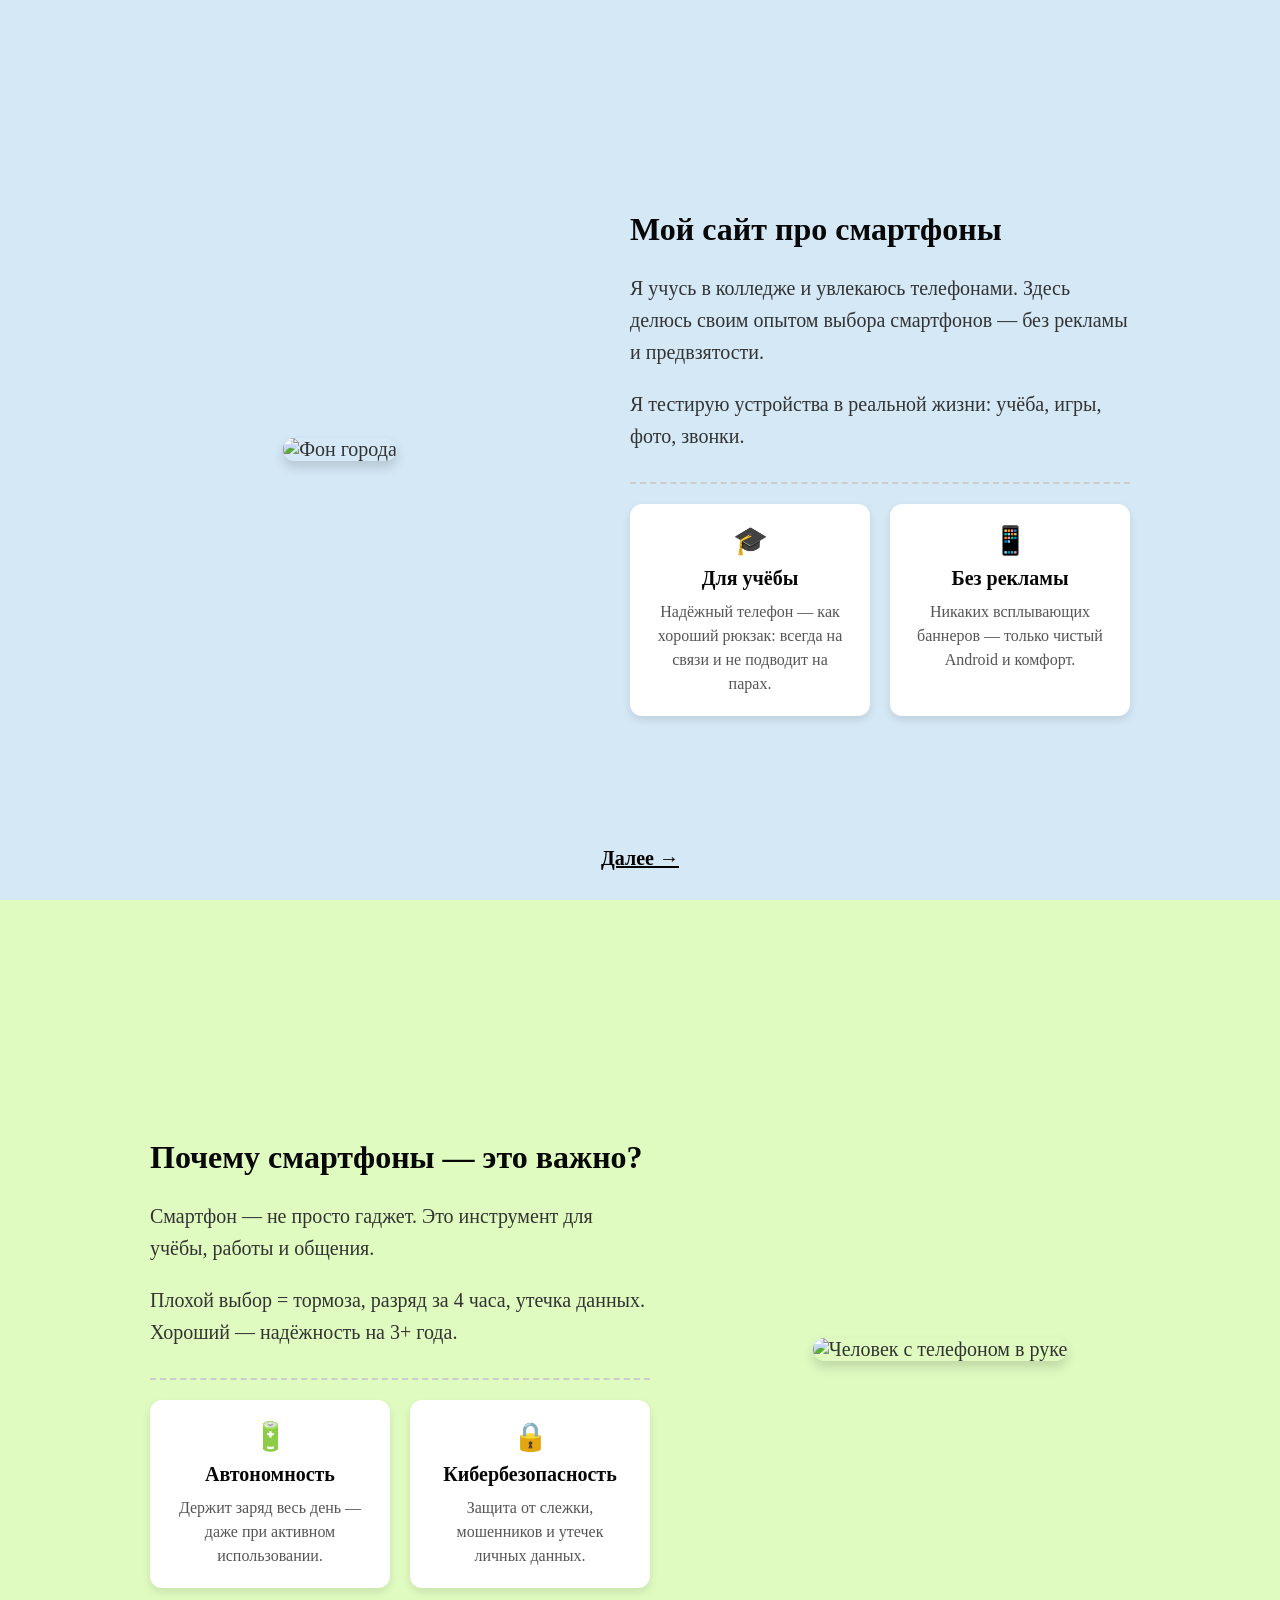
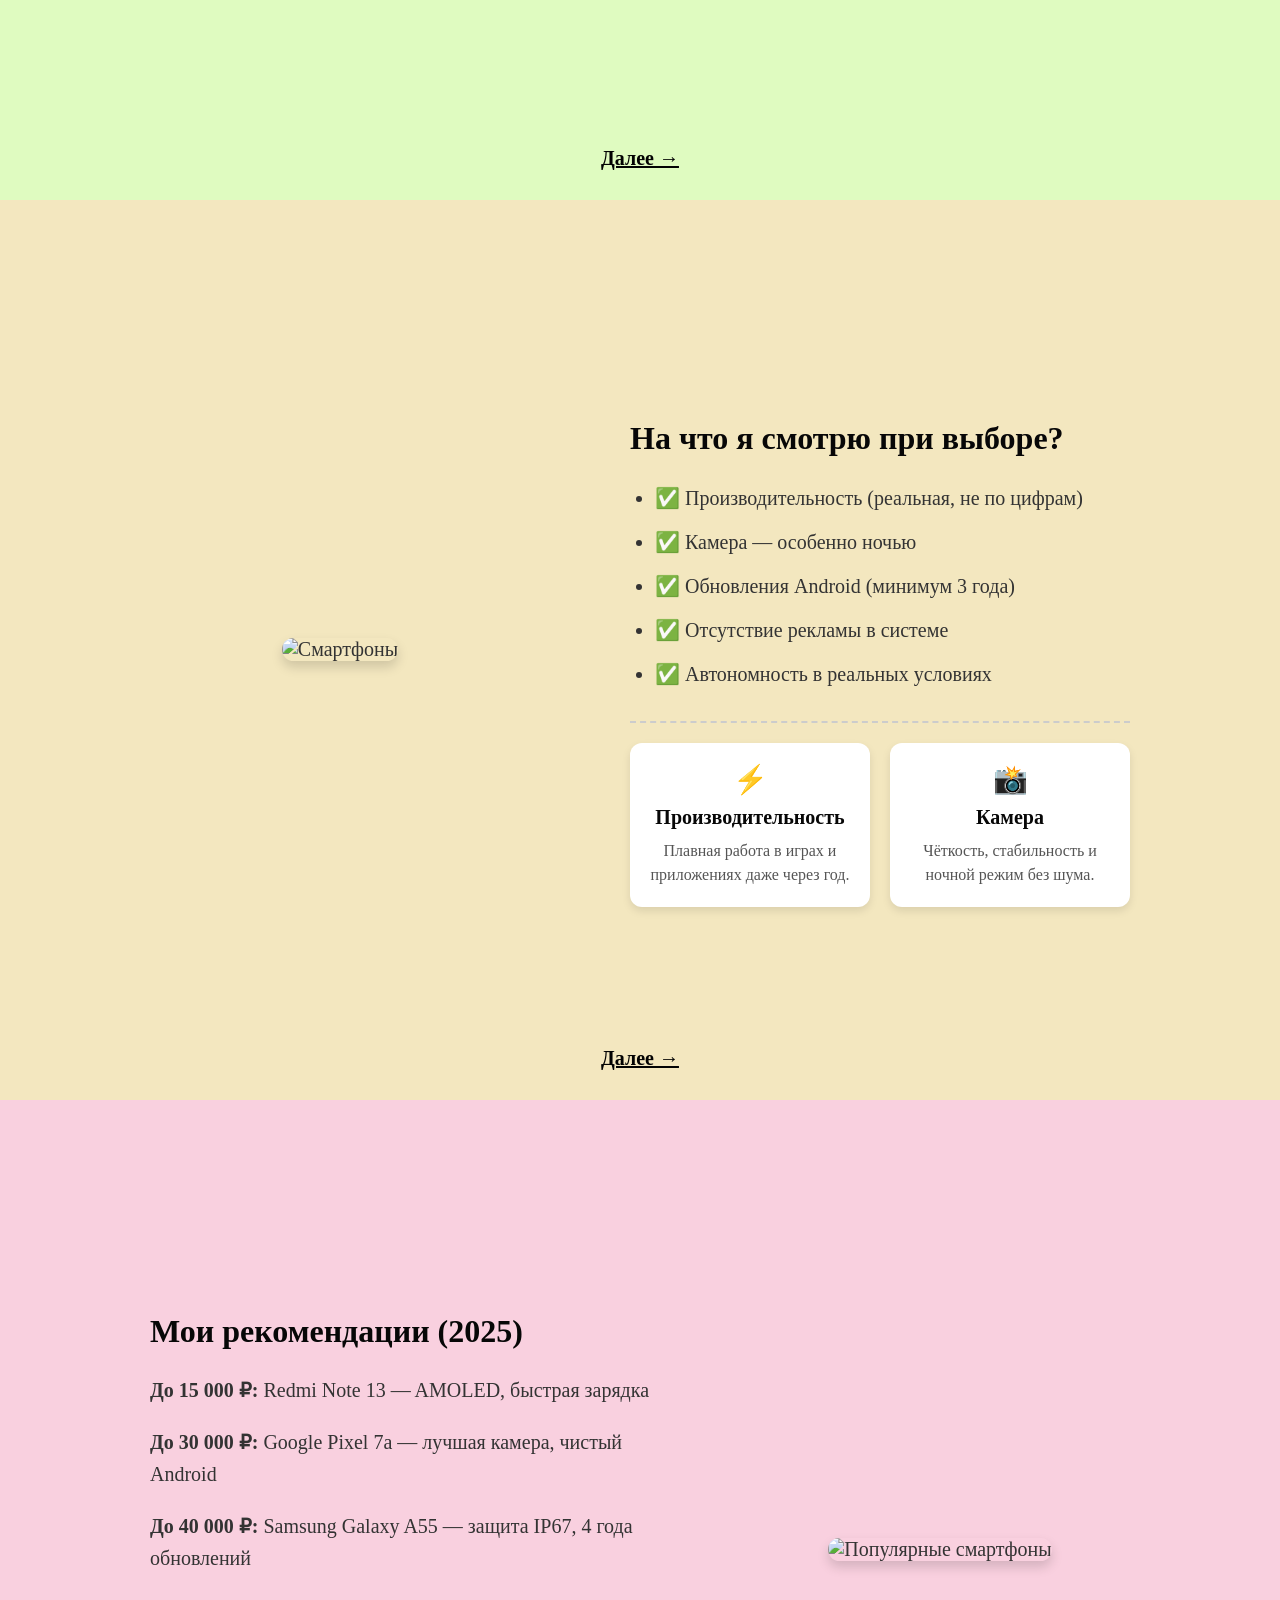
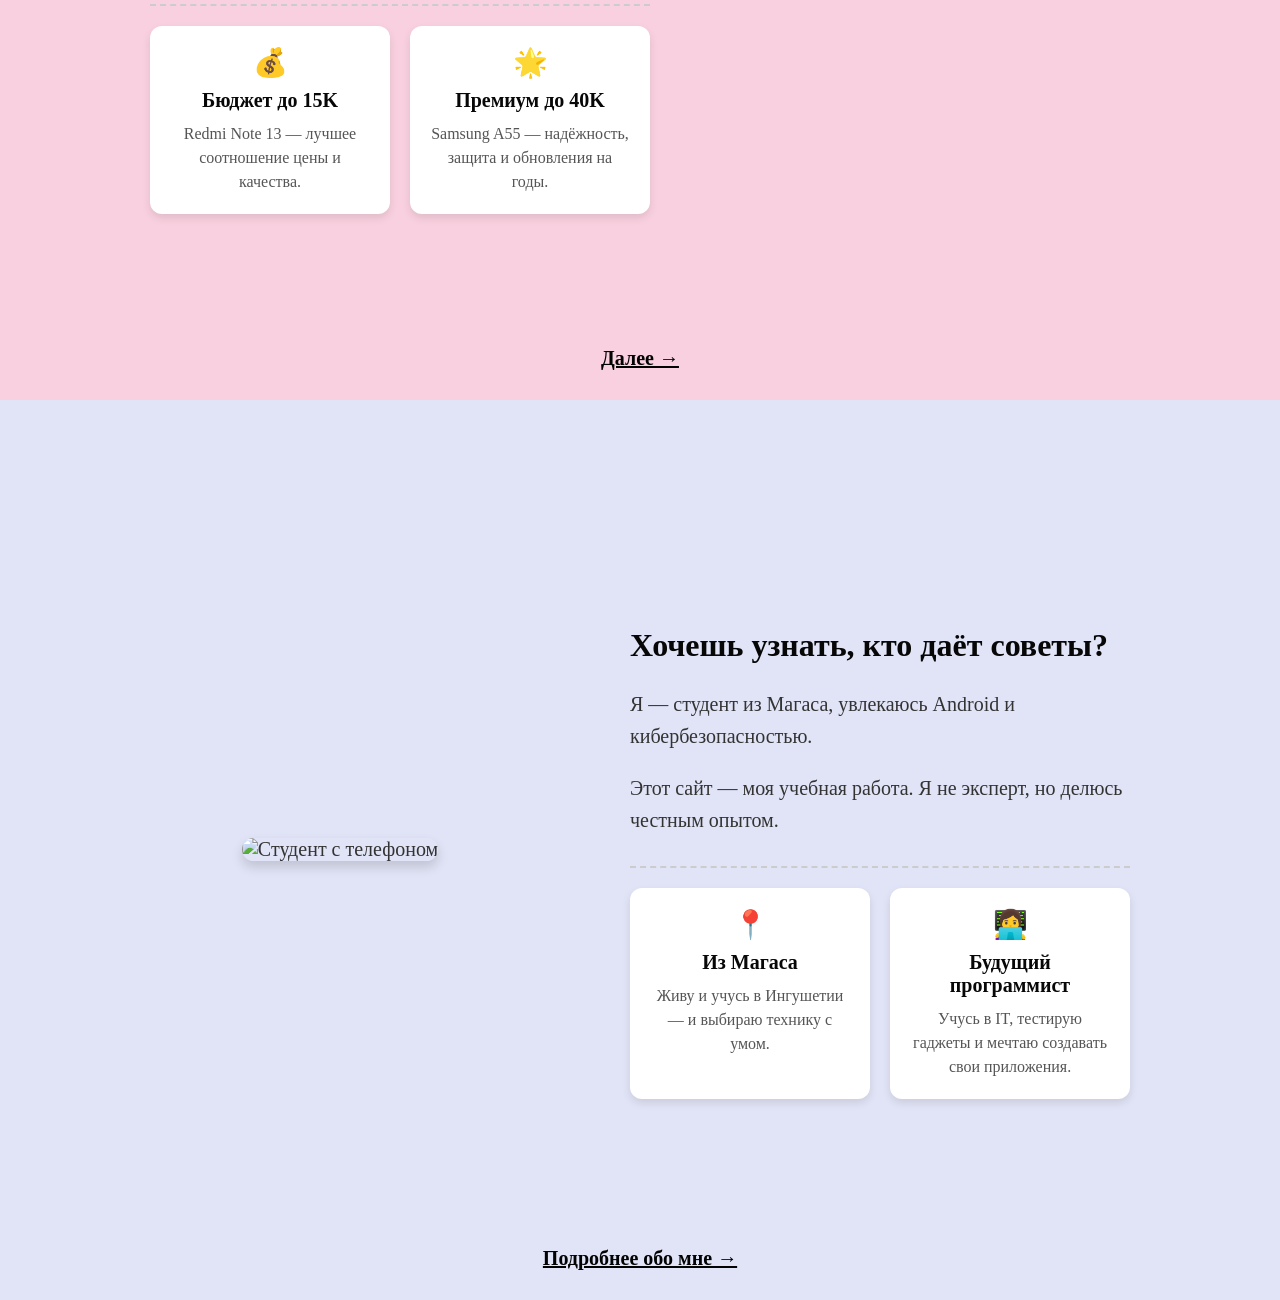
==== html itog/index.html @ ad353acf "Add files via upload" ====
<!DOCTYPE html>
<html lang="ru">
<head>
  <meta charset="utf-8">
  <title>Мой сайт про смартфоны</title>
  <meta name="viewport" content="width=device-width, initial-scale=1">
  <link rel="stylesheet" type="text/css" href="style.css">
</head>
<body>

<div class="screen sc1">
  <div class="content-row">    
    <div class="image">
      <img src="https://i.pinimg.com/736x/22/65/7b/22657bccfe8e24048c55c48effc72c8a.jpg" alt="Фон города">
    </div>
    <div class="text">
      <h2>Мой сайт про смартфоны</h2>
      <p>Я учусь в колледже и увлекаюсь телефонами. Здесь делюсь своим опытом выбора смартфонов — без рекламы и предвзятости.</p>
      <p>Я тестирую устройства в реальной жизни: учёба, игры, фото, звонки.</p>

      <div class="banner-grid">
        <div class="banner">
          <span>🎓</span>
          <h3>Для учёбы</h3>
          <p>Надёжный телефон — как хороший рюкзак: всегда на связи и не подводит на парах.</p>
        </div>
        <div class="banner">
          <span>📱</span>
          <h3>Без рекламы</h3>
          <p>Никаких всплывающих баннеров — только чистый Android и комфорт.</p>
        </div>
      </div>
    </div>
  </div>
  <div class="buttom">
    <a href="#sc2" class="link">Далее →</a>
  </div>
</div>

<div class="screen sc2" id="sc2">
  <div class="content-row reverse">
    <div class="image">
      <img src="https://i.pinimg.com/736x/74/4d/dd/744ddd039bdf42652c0811dfabc1e6d7.jpg" alt="Человек с телефоном в руке">
    </div>
    <div class="text">
      <h2>Почему смартфоны — это важно?</h2>
      <p>Смартфон — не просто гаджет. Это инструмент для учёбы, работы и общения.</p>
      <p>Плохой выбор = тормоза, разряд за 4 часа, утечка данных. Хороший — надёжность на 3+ года.</p>

      <div class="banner-grid">
        <div class="banner">
          <span>🔋</span>
          <h3>Автономность</h3>
          <p>Держит заряд весь день — даже при активном использовании.</p>
        </div>
        <div class="banner">
          <span>🔒</span>
          <h3>Кибербезопасность</h3>
          <p>Защита от слежки, мошенников и утечек личных данных.</p>
        </div>
      </div>
    </div>
  </div>
  <div class="buttom">
    <a href="#sc3" class="link">Далее →</a>
  </div>
</div>

<div class="screen sc3" id="sc3">
  <div class="content-row">
    
    <div class="image">
      <img src="https://i.pinimg.com/1200x/cc/05/b9/cc05b932744bc1ff71cc89a714de6b3c.jpg" alt="Смартфоны">
    </div>
    <div class="text">
      <h2>На что я смотрю при выборе?</h2>
      <ul>
        <li>✅ Производительность (реальная, не по цифрам)</li>
        <li>✅ Камера — особенно ночью</li>
        <li>✅ Обновления Android (минимум 3 года)</li>
        <li>✅ Отсутствие рекламы в системе</li>
        <li>✅ Автономность в реальных условиях</li>
      </ul>

      <div class="banner-grid">
        <div class="banner">
          <span>⚡</span>
          <h3>Производительность</h3>
          <p>Плавная работа в играх и приложениях даже через год.</p>
        </div>
        <div class="banner">
          <span>📸</span>
          <h3>Камера</h3>
          <p>Чёткость, стабильность и ночной режим без шума.</p>
        </div>
      </div>
    </div>
  </div>
  <div class="buttom">
    <a href="#sc4" class="link">Далее →</a>
  </div>
</div>

<div class="screen sc4" id="sc4">
  <div class="content-row reverse">
    <div class="image">
      <img src="https://i.pinimg.com/736x/1f/50/24/1f50246898c9ddbe9e631564933a658b.jpg" alt="Популярные смартфоны">
    </div>
    <div class="text">
      <h2>Мои рекомендации (2025)</h2>
      <p><b>До 15 000 ₽:</b> Redmi Note 13 — AMOLED, быстрая зарядка</p>
      <p><b>До 30 000 ₽:</b> Google Pixel 7a — лучшая камера, чистый Android</p>
      <p><b>До 40 000 ₽:</b> Samsung Galaxy A55 — защита IP67, 4 года обновлений</p>

      <div class="banner-grid">
        <div class="banner">
          <span>💰</span>
          <h3>Бюджет до 15K</h3>
          <p>Redmi Note 13 — лучшее соотношение цены и качества.</p>
        </div>
        <div class="banner">
          <span>🌟</span>
          <h3>Премиум до 40K</h3>
          <p>Samsung A55 — надёжность, защита и обновления на годы.</p>
        </div>
      </div>
    </div>
  </div>
  <div class="buttom">
    <a href="#sc5" class="link">Далее →</a>
  </div>
</div>

<div class="screen sc5" id="sc5">
  <div class="content-row">
    <div class="image">
      <img src="https://i.pinimg.com/1200x/57/c0/f5/57c0f502a532345dc4693c3168eabbcf.jpg" alt="Студент с телефоном">
    </div>
    <div class="text">
      <h2>Хочешь узнать, кто даёт советы?</h2>
      <p>Я — студент из Магаса, увлекаюсь Android и кибербезопасностью.</p>
      <p>Этот сайт — моя учебная работа. Я не эксперт, но делюсь честным опытом.</p>

      <div class="banner-grid">
        <div class="banner">
          <span>📍</span>
          <h3>Из Магаса</h3>
          <p>Живу и учусь в Ингушетии — и выбираю технику с умом.</p>
        </div>
        <div class="banner">
          <span>👩‍💻</span>
          <h3>Будущий программист</h3>
          <p>Учусь в IT, тестирую гаджеты и мечтаю создавать свои приложения.</p>
        </div>
      </div>
    </div>
  </div>
  <div class="buttom">
    <a href="about.html" class="link">Подробнее обо мне →</a>
  </div>
</div>

</body>
</html>
---- html itog/style.css ----
body {
  margin: 0;
  padding: 0;
  font-family: Cambria, Cochin, Georgia, Times, 'Times New Roman', serif;
  color: #333;
  font-size: 20px;
}

.screen {
  height: 100vh; 
  display: flex;
  flex-direction: column;
  justify-content: center; 
  padding: 0 5%;
  position: relative;
  box-sizing: border-box;
}

.sc1 { background-color: #d5e8f6; }
.sc2 { background-color: #dffbc0; }
.sc3 { background-color: #f3e7bf; }
.sc4 { background-color: #f9d0df; }
.sc5 { background-color: #e1e4f6; }
.sc6 { background-color: #f4ddf7; }

.content-row {
  display: flex;
  align-items: center;
  max-width: 1100px;
  gap: 40px;
  width: 100%;
  margin: 0 auto;
}

.content-row.reverse {
  flex-direction: row-reverse;
}

.text {
  flex: 1;
  max-width: 500px;
}

.text h2 {
  font-size: 32px;
  margin-bottom: 24px;
  color: #070707;
}

.text p {
  font-size: 20px;
  line-height: 1.6;
  margin-bottom: 20px;
}

.text ul {
  text-align: left;
  margin: 20px 0;
  padding-left: 25px;
  font-size: 20px;
  line-height: 1.7;
}

.text ul li {
  margin-bottom: 10px;
}

.image {
  flex: 1;
  max-width: 500px;
  display: flex;
  justify-content: center;
  align-items: center;
  height: 100%; 
}

.image img {
  max-width: 100%;
  max-height: 75vh; 
  height: auto;
  width: auto;
  border-radius: 12px;
  box-shadow: 0 6px 12px rgba(0,0,0,0.15);
  object-fit: contain; 
}

.buttom {
  position: absolute;
  bottom: 30px;
  left: 50%;
  transform: translateX(-50%);
  text-align: center;
}

.link {
  font-size: 20px;
  color: #030303;
  text-decoration: underline;
  font-weight: bold;
  text-align: center;
}

.link:hover {
  text-decoration: none;
}

.banner-grid {
  display: grid;
  grid-template-columns: repeat(auto-fit, minmax(220px, 1fr));
  gap: 20px;
  margin-top: 30px;
  padding-top: 20px;
  border-top: 2px dashed #ccc;
}

.banner {
  background: white;
  border-radius: 12px;
  padding: 20px;
  text-align: center;
  box-shadow: 0 4px 8px rgba(0,0,0,0.1);
  transition: transform 0.2s, box-shadow 0.2s;
}

.banner:hover {
  transform: translateY(-4px);
  box-shadow: 0 6px 12px rgba(0,0,0,0.15);
}

.banner span {
  font-size: 28px;
  display: block;
  margin-bottom: 10px;
}

.banner h3 {
  font-size: 20px;
  margin: 10px 0;
  color: #070707;
}

.banner p {
  font-size: 16px;
  line-height: 1.5;
  margin: 0;
  color: #555;
}

@media (max-width: 768px) {
  body {
    font-size: 18px;
  }

  .screen {
    height: auto;
    min-height: 100vh;
    padding: 20px;
    justify-content: flex-start;
  }

  .content-row {
    flex-direction: column !important;
    text-align: center;
    gap: 25px;
    margin-top: 20px;
  }

  .text {
    max-width: 100%;
  }

  .text h2 {
    font-size: 28px;
  }

  .text ul {
    padding-left: 30px;
    font-size: 18px;
  }

  .image {
    height: auto;
    margin: 0;
  }

  .image img {
    max-height: 40vh; 
    width: 90%;
  }

  .buttom {
    position: static;
    transform: none;
    margin: 30px 0;
  }

  .link {
    font-size: 18px;
  }

  .banner-grid {
    grid-template-columns: 1fr;
    gap: 16px;
  }

  .banner {
    padding: 16px;
  }

  .banner h3 {
    font-size: 18px;
  }

  .banner p {
    font-size: 15px;
  }
}
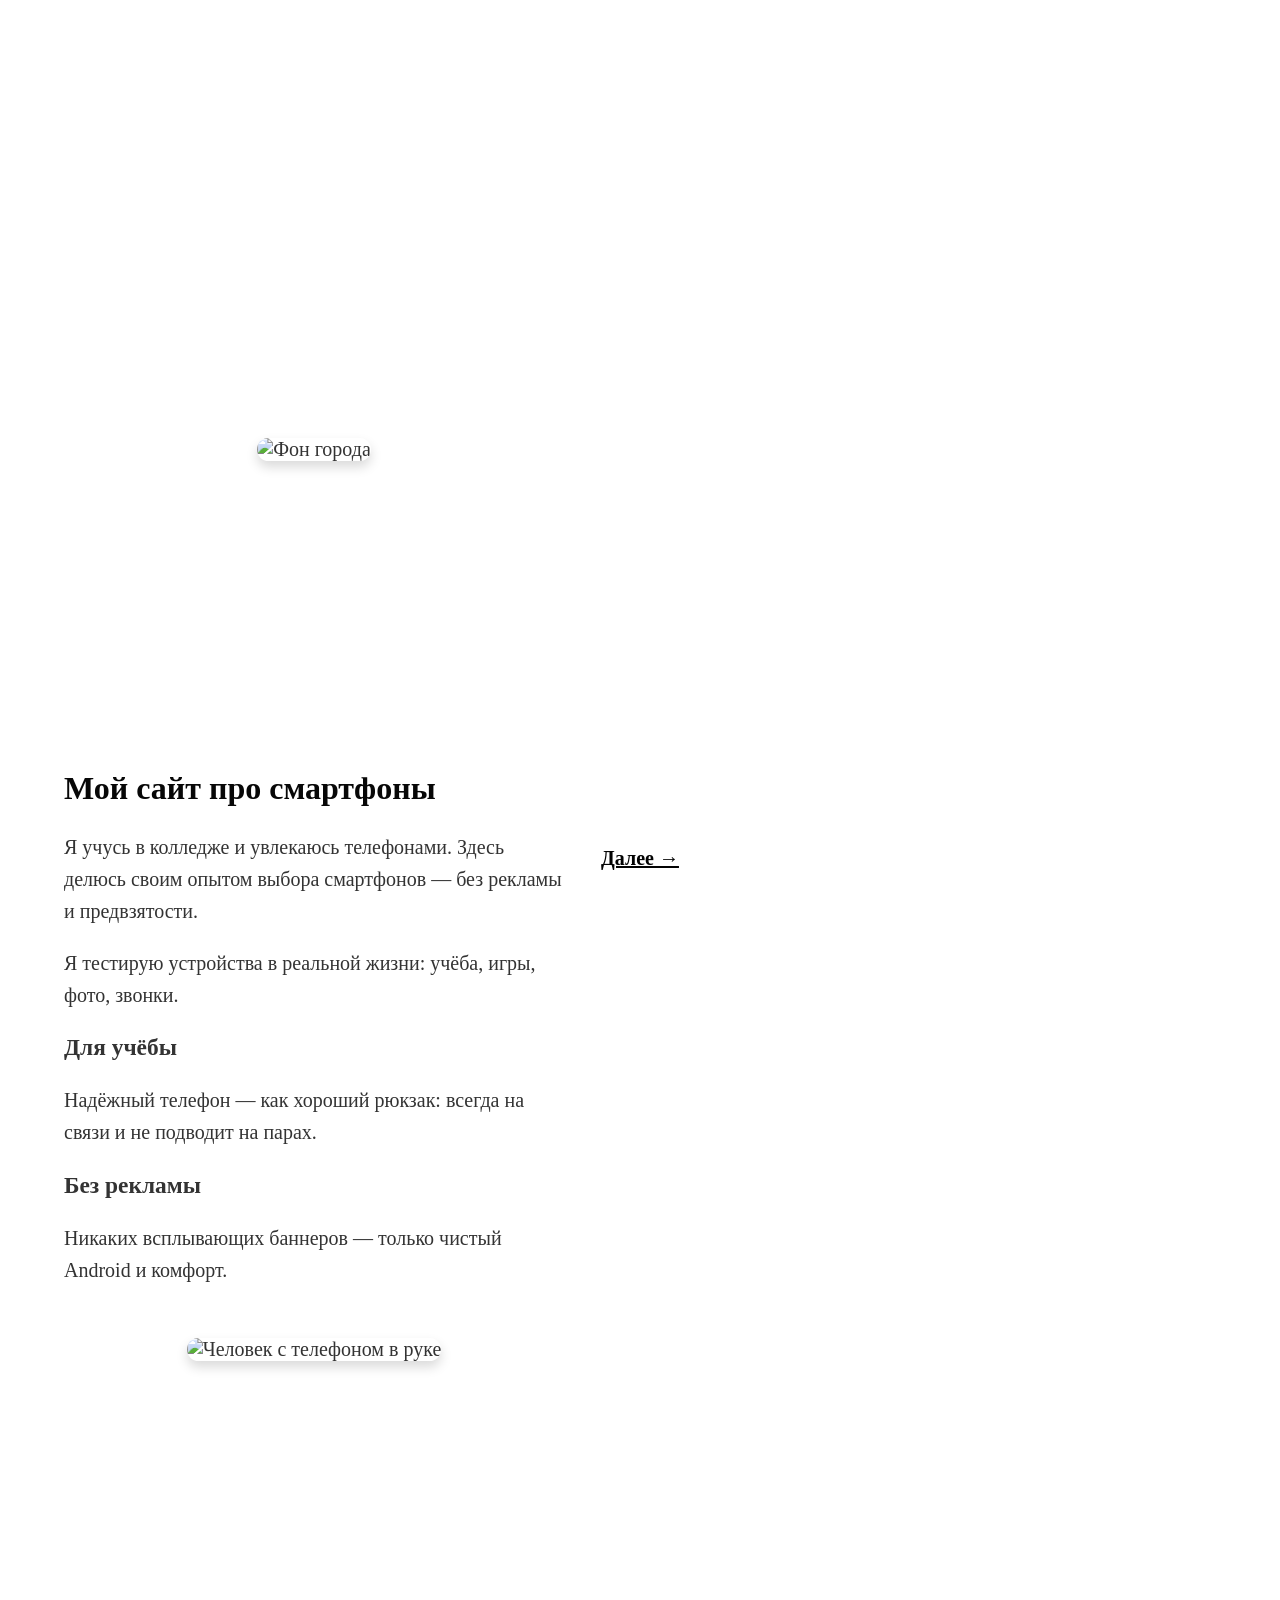
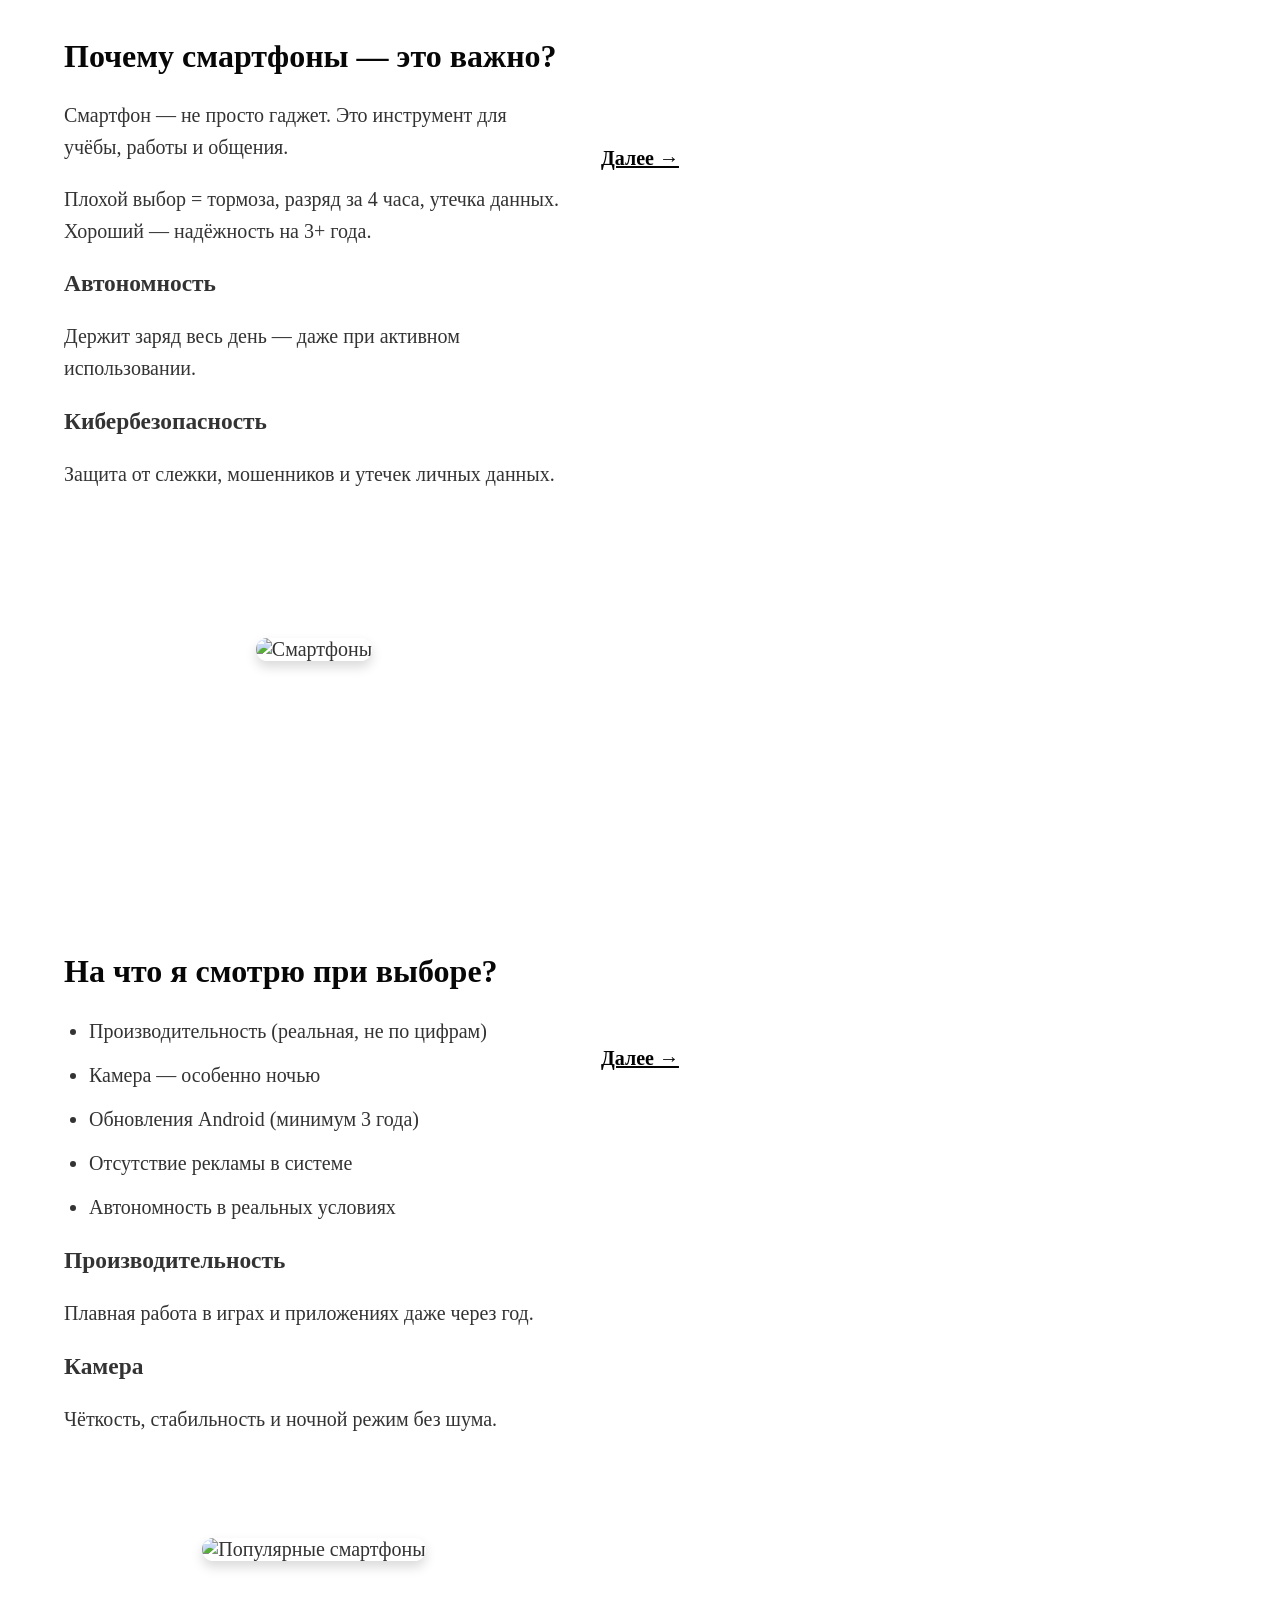
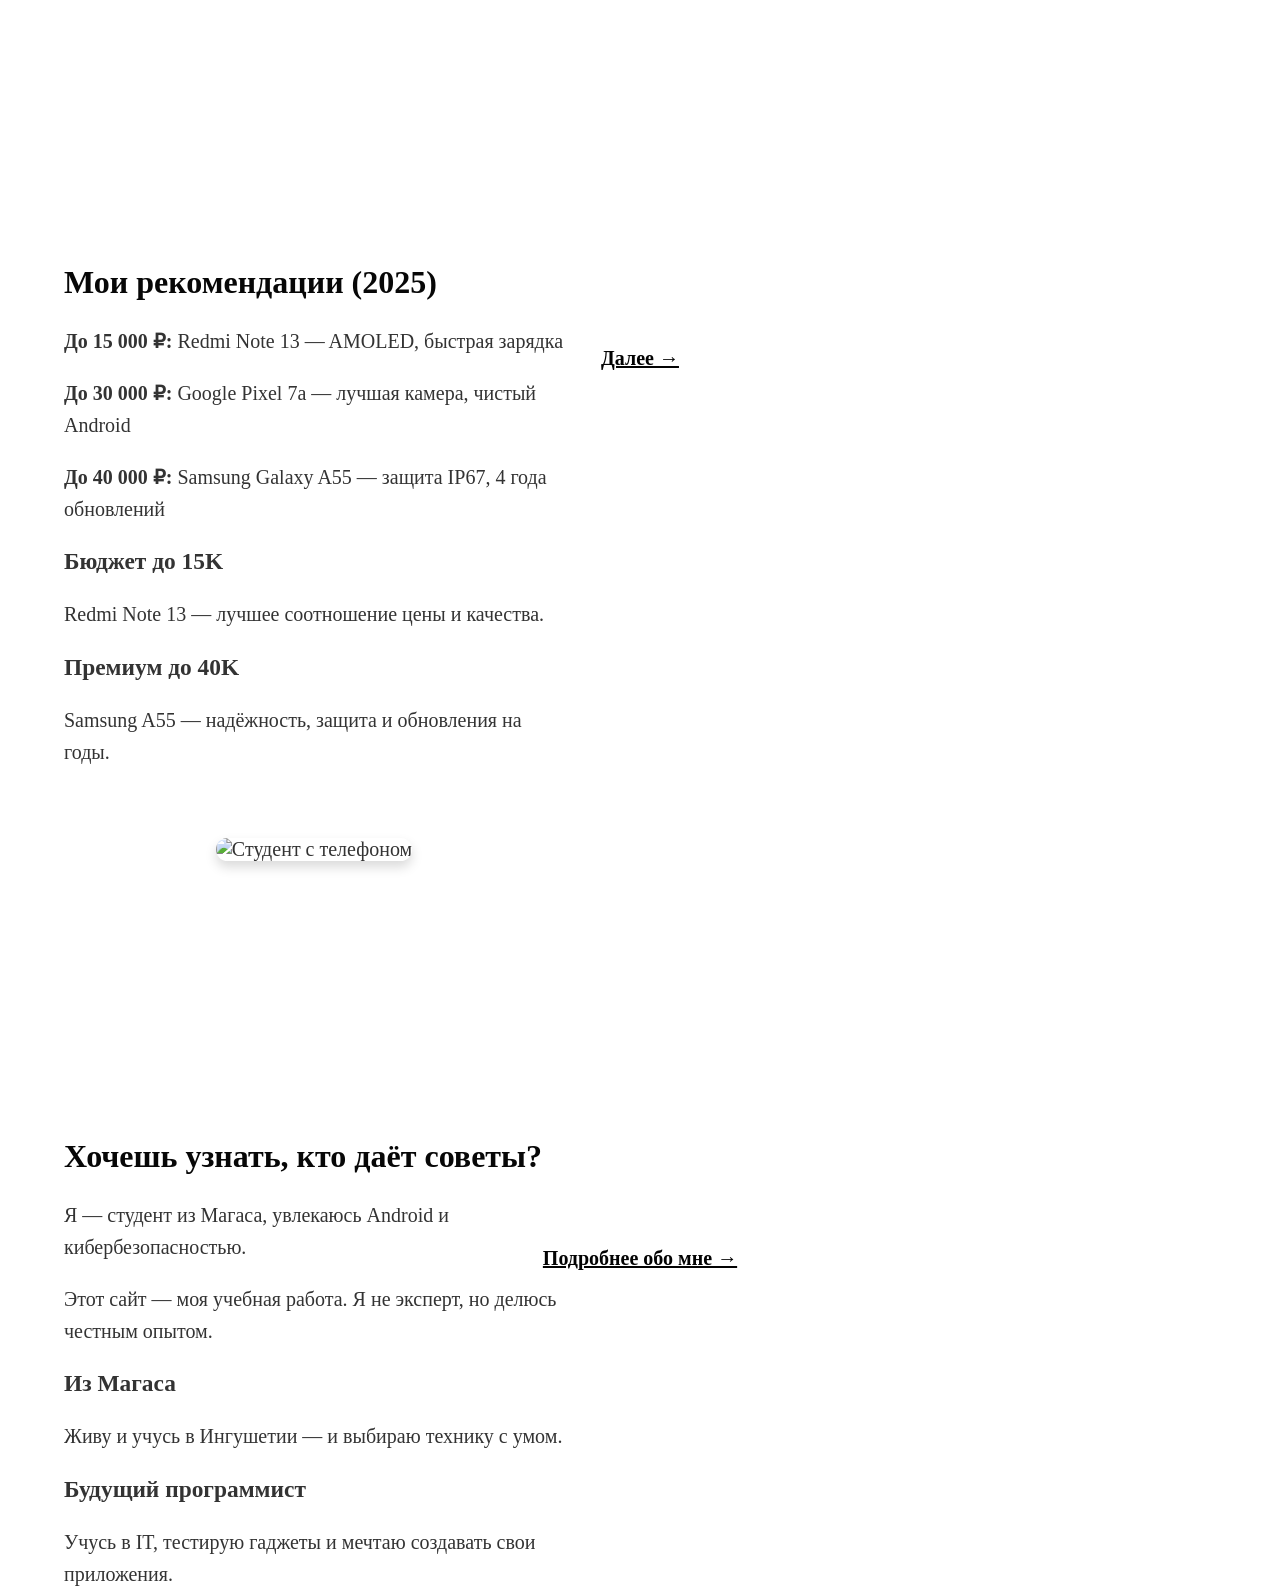
==== commit 4acad8ae: "index.html" ====
--- a/html itog/index.html
+++ b/html itog/index.html
@@ -8,8 +8,8 @@
 </head>
 <body>
 
-<div class="screen sc1">
-  <div class="content-row">    
+<div class="screen s1">
+  <div class="box">    
     <div class="image">
       <img src="https://i.pinimg.com/736x/22/65/7b/22657bccfe8e24048c55c48effc72c8a.jpg" alt="Фон города">
     </div>
@@ -18,14 +18,12 @@
       <p>Я учусь в колледже и увлекаюсь телефонами. Здесь делюсь своим опытом выбора смартфонов — без рекламы и предвзятости.</p>
       <p>Я тестирую устройства в реальной жизни: учёба, игры, фото, звонки.</p>
 
-      <div class="banner-grid">
-        <div class="banner">
-          <span>🎓</span>
+      <div class="blocks">
+        <div class="block">
           <h3>Для учёбы</h3>
           <p>Надёжный телефон — как хороший рюкзак: всегда на связи и не подводит на парах.</p>
         </div>
-        <div class="banner">
-          <span>📱</span>
+        <div class="block">
           <h3>Без рекламы</h3>
           <p>Никаких всплывающих баннеров — только чистый Android и комфорт.</p>
         </div>
@@ -33,12 +31,12 @@
     </div>
   </div>
   <div class="buttom">
-    <a href="#sc2" class="link">Далее →</a>
+    <a href="#s2" class="link">Далее →</a>
   </div>
 </div>
 
-<div class="screen sc2" id="sc2">
-  <div class="content-row reverse">
+<div class="screen s2" id="s2">
+  <div class="box">
     <div class="image">
       <img src="https://i.pinimg.com/736x/74/4d/dd/744ddd039bdf42652c0811dfabc1e6d7.jpg" alt="Человек с телефоном в руке">
     </div>
@@ -47,14 +45,12 @@
       <p>Смартфон — не просто гаджет. Это инструмент для учёбы, работы и общения.</p>
       <p>Плохой выбор = тормоза, разряд за 4 часа, утечка данных. Хороший — надёжность на 3+ года.</p>
 
-      <div class="banner-grid">
-        <div class="banner">
-          <span>🔋</span>
+      <div class="blocks">
+        <div class="block">
           <h3>Автономность</h3>
           <p>Держит заряд весь день — даже при активном использовании.</p>
         </div>
-        <div class="banner">
-          <span>🔒</span>
+        <div class="block">
           <h3>Кибербезопасность</h3>
           <p>Защита от слежки, мошенников и утечек личных данных.</p>
         </div>
@@ -62,12 +58,12 @@
     </div>
   </div>
   <div class="buttom">
-    <a href="#sc3" class="link">Далее →</a>
+    <a href="#s3" class="link">Далее →</a>
   </div>
 </div>
 
-<div class="screen sc3" id="sc3">
-  <div class="content-row">
+<div class="screen s3" id="s3">
+  <div class="box">
     
     <div class="image">
       <img src="https://i.pinimg.com/1200x/cc/05/b9/cc05b932744bc1ff71cc89a714de6b3c.jpg" alt="Смартфоны">
@@ -75,21 +71,19 @@
     <div class="text">
       <h2>На что я смотрю при выборе?</h2>
       <ul>
-        <li>✅ Производительность (реальная, не по цифрам)</li>
-        <li>✅ Камера — особенно ночью</li>
-        <li>✅ Обновления Android (минимум 3 года)</li>
-        <li>✅ Отсутствие рекламы в системе</li>
-        <li>✅ Автономность в реальных условиях</li>
+        <li>Производительность (реальная, не по цифрам)</li>
+        <li>Камера — особенно ночью</li>
+        <li>Обновления Android (минимум 3 года)</li>
+        <li>Отсутствие рекламы в системе</li>
+        <li>Автономность в реальных условиях</li>
       </ul>
 
-      <div class="banner-grid">
-        <div class="banner">
-          <span>⚡</span>
+      <div class="blocks">
+        <div class="block">
           <h3>Производительность</h3>
           <p>Плавная работа в играх и приложениях даже через год.</p>
         </div>
-        <div class="banner">
-          <span>📸</span>
+        <div class="block">
           <h3>Камера</h3>
           <p>Чёткость, стабильность и ночной режим без шума.</p>
         </div>
@@ -97,12 +91,12 @@
     </div>
   </div>
   <div class="buttom">
-    <a href="#sc4" class="link">Далее →</a>
+    <a href="#s4" class="link">Далее →</a>
   </div>
 </div>
 
-<div class="screen sc4" id="sc4">
-  <div class="content-row reverse">
+<div class="screen s4" id="s4">
+  <div class="box">
     <div class="image">
       <img src="https://i.pinimg.com/736x/1f/50/24/1f50246898c9ddbe9e631564933a658b.jpg" alt="Популярные смартфоны">
     </div>
@@ -112,14 +106,12 @@
       <p><b>До 30 000 ₽:</b> Google Pixel 7a — лучшая камера, чистый Android</p>
       <p><b>До 40 000 ₽:</b> Samsung Galaxy A55 — защита IP67, 4 года обновлений</p>
 
-      <div class="banner-grid">
-        <div class="banner">
-          <span>💰</span>
+      <div class="blocks">
+        <div class="block">
           <h3>Бюджет до 15K</h3>
           <p>Redmi Note 13 — лучшее соотношение цены и качества.</p>
         </div>
-        <div class="banner">
-          <span>🌟</span>
+        <div class="block">
           <h3>Премиум до 40K</h3>
           <p>Samsung A55 — надёжность, защита и обновления на годы.</p>
         </div>
@@ -127,12 +119,12 @@
     </div>
   </div>
   <div class="buttom">
-    <a href="#sc5" class="link">Далее →</a>
+    <a href="#s5" class="link">Далее →</a>
   </div>
 </div>
 
-<div class="screen sc5" id="sc5">
-  <div class="content-row">
+<div class="screen s5" id="s5">
+  <div class="box">
     <div class="image">
       <img src="https://i.pinimg.com/1200x/57/c0/f5/57c0f502a532345dc4693c3168eabbcf.jpg" alt="Студент с телефоном">
     </div>
@@ -141,14 +133,12 @@
       <p>Я — студент из Магаса, увлекаюсь Android и кибербезопасностью.</p>
       <p>Этот сайт — моя учебная работа. Я не эксперт, но делюсь честным опытом.</p>
 
-      <div class="banner-grid">
-        <div class="banner">
-          <span>📍</span>
+      <div class="blocks">
+        <div class="block">
           <h3>Из Магаса</h3>
           <p>Живу и учусь в Ингушетии — и выбираю технику с умом.</p>
         </div>
-        <div class="banner">
-          <span>👩‍💻</span>
+        <div class="block">
           <h3>Будущий программист</h3>
           <p>Учусь в IT, тестирую гаджеты и мечтаю создавать свои приложения.</p>
         </div>
@@ -161,4 +151,4 @@
 </div>
 
 </body>
-</html>+</html>
